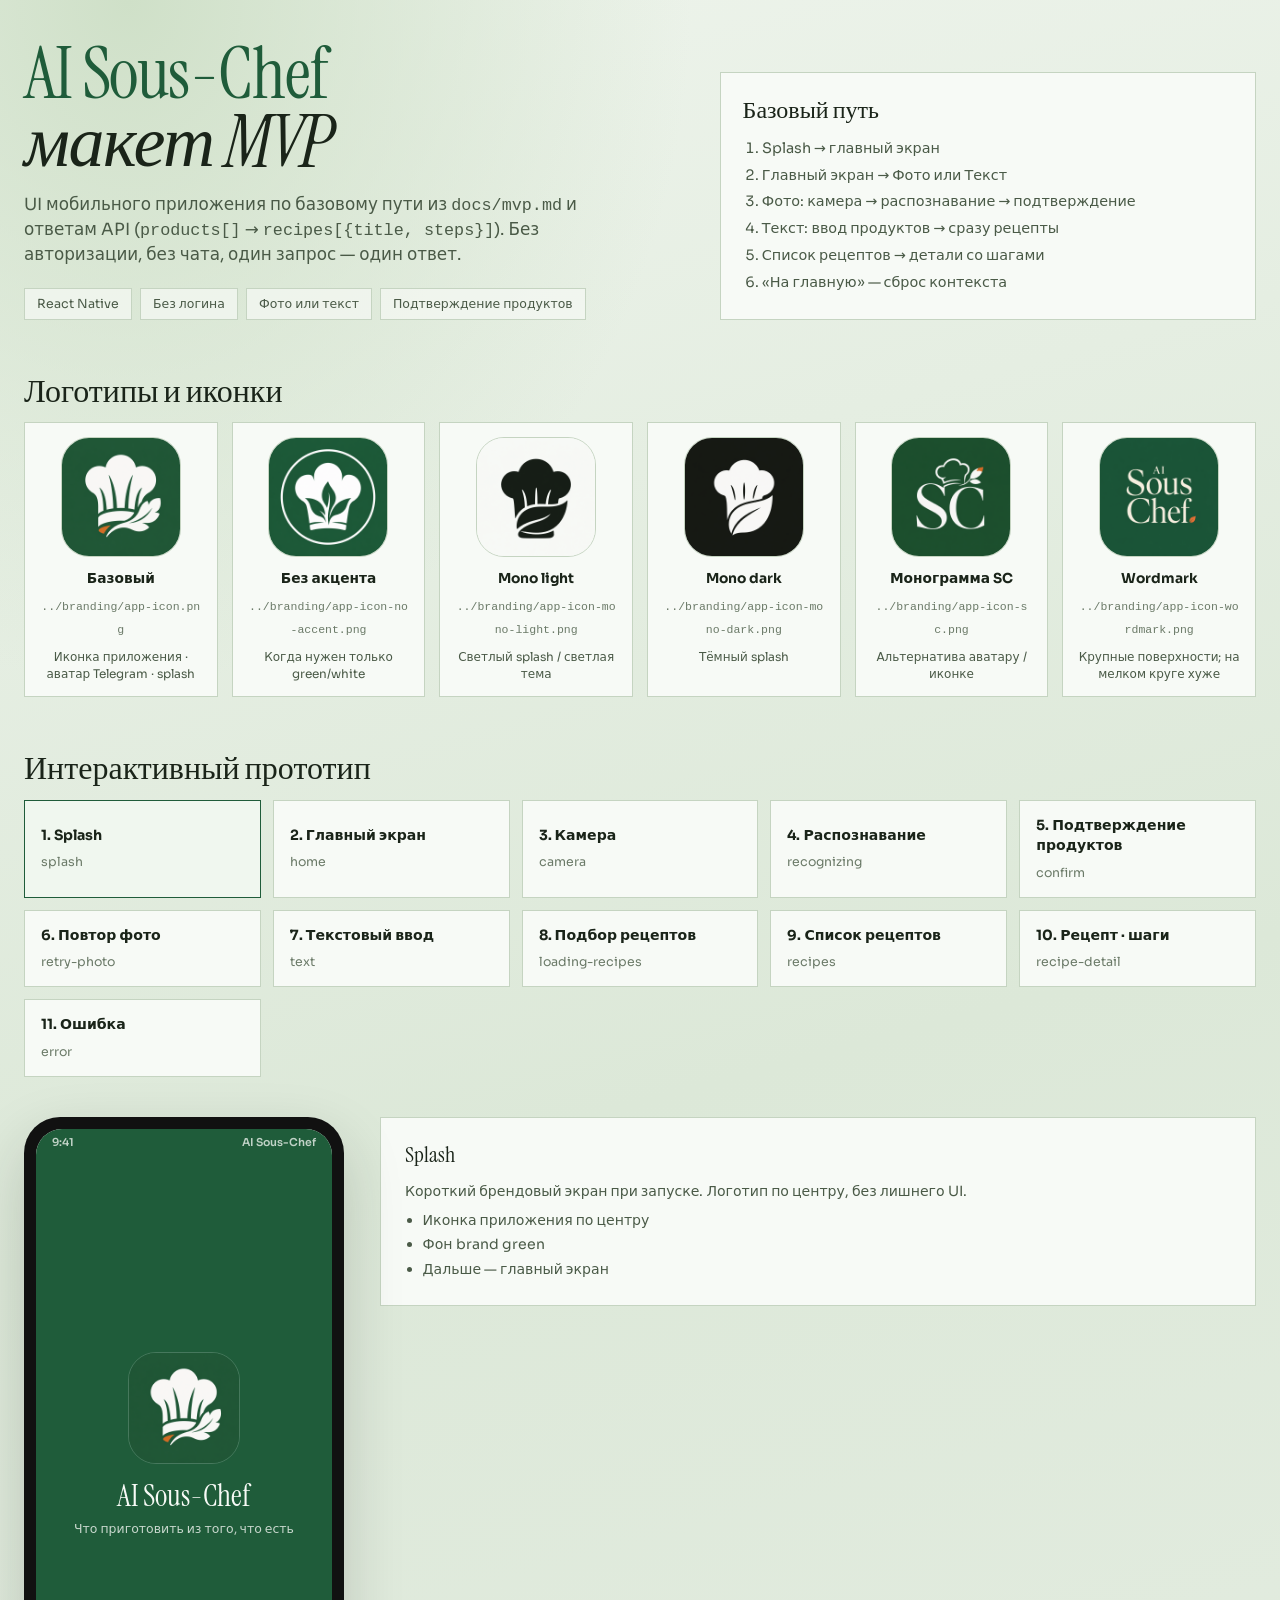
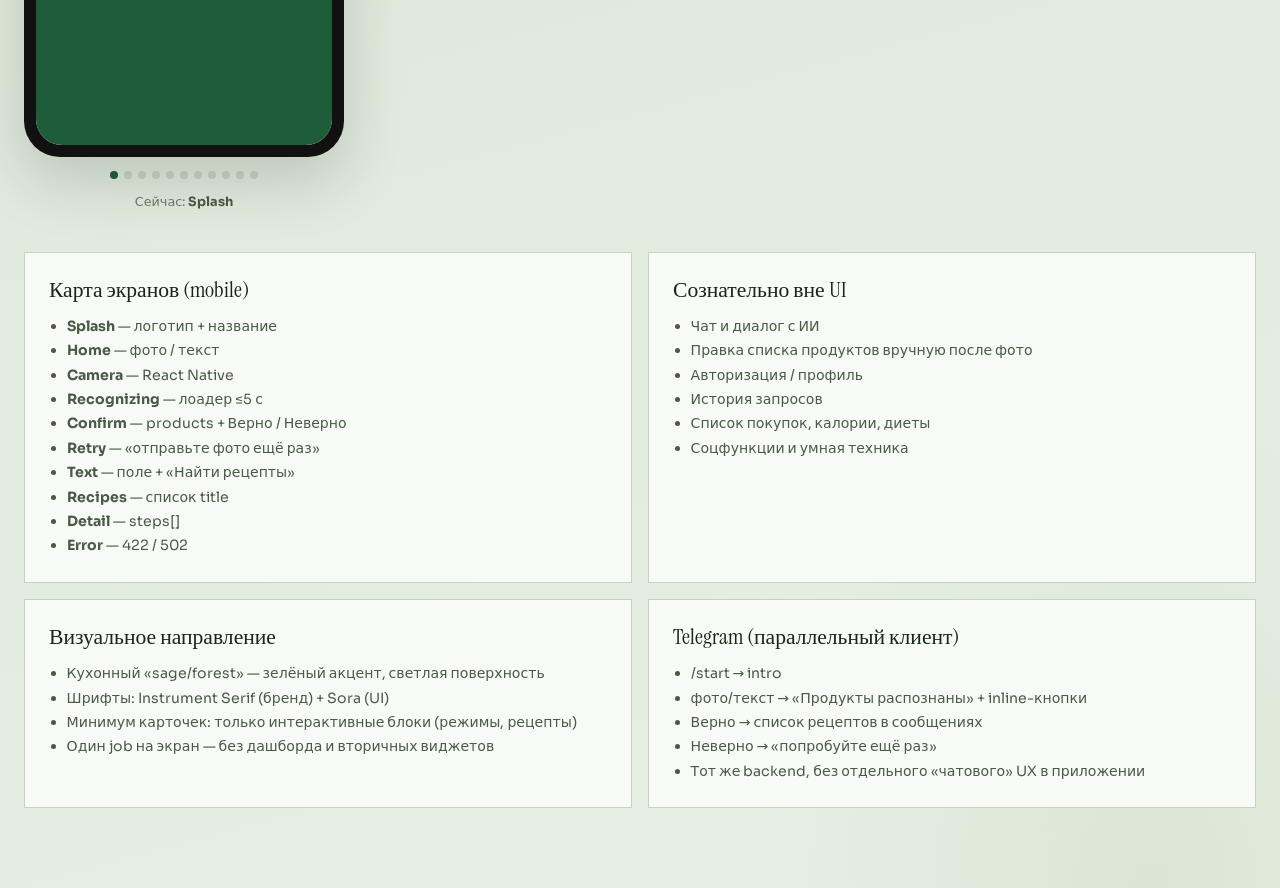
==== docs/ui-mockup/index.html @ b9a1dafe "add app mockup" ====
<!DOCTYPE html>
<html lang="ru">
<head>
  <meta charset="UTF-8" />
  <meta name="viewport" content="width=device-width, initial-scale=1.0" />
  <title>AI Sous-Chef — UI-макет MVP</title>
  <link rel="icon" href="../branding/app-icon.png" type="image/png" />
  <link rel="apple-touch-icon" href="../branding/app-icon.png" />
  <link rel="preconnect" href="https://fonts.googleapis.com" />
  <link rel="preconnect" href="https://fonts.gstatic.com" crossorigin />
  <link href="https://fonts.googleapis.com/css2?family=Instrument+Serif:ital@0;1&family=Sora:wght@400;500;600;700&display=swap" rel="stylesheet" />
  <style>
    :root {
      --bg: #e8efe6;
      --bg-deep: #d4e0d1;
      --ink: #1a2419;
      --ink-soft: #4a5a47;
      --muted: #6b7a68;
      --surface: #f7faf6;
      --surface-2: #eef4ec;
      --line: #c5d4c1;
      --brand: #1f5c3a;
      --brand-hover: #174a2e;
      --accent: #c45c26;
      --danger: #8b2e2e;
      --ok: #1f5c3a;
      --shadow: 0 24px 60px rgba(26, 36, 25, 0.18);
      --radius: 18px;
      --phone-w: 320px;
      --phone-h: 640px;
    }

    * { box-sizing: border-box; margin: 0; padding: 0; }

    body {
      font-family: "Sora", system-ui, sans-serif;
      color: var(--ink);
      background:
        radial-gradient(ellipse 80% 50% at 10% 0%, #cfe0c8 0%, transparent 55%),
        radial-gradient(ellipse 60% 40% at 90% 100%, #d9e6d4 0%, transparent 50%),
        linear-gradient(165deg, #eef4ec 0%, #dce8d8 45%, #e8efe6 100%);
      min-height: 100vh;
      line-height: 1.45;
    }

    .page {
      max-width: 1280px;
      margin: 0 auto;
      padding: 40px 24px 80px;
    }

    .hero {
      display: grid;
      grid-template-columns: 1.1fr 0.9fr;
      gap: 40px;
      align-items: end;
      margin-bottom: 48px;
    }

    @media (max-width: 900px) {
      .hero { grid-template-columns: 1fr; }
    }

    .brand {
      font-family: "Instrument Serif", Georgia, serif;
      font-size: clamp(2.8rem, 6vw, 4.5rem);
      letter-spacing: -0.02em;
      line-height: 0.95;
      color: var(--brand);
    }

    .brand em {
      font-style: italic;
      color: var(--ink);
    }

    .lede {
      margin-top: 16px;
      max-width: 36rem;
      color: var(--ink-soft);
      font-size: 1.05rem;
    }

    .meta {
      margin-top: 20px;
      display: flex;
      flex-wrap: wrap;
      gap: 8px;
    }

    .chip {
      display: inline-flex;
      align-items: center;
      gap: 6px;
      padding: 6px 12px;
      border: 1px solid var(--line);
      background: rgba(247, 250, 246, 0.7);
      font-size: 0.78rem;
      color: var(--ink-soft);
    }

    .legend {
      background: var(--surface);
      border: 1px solid var(--line);
      padding: 20px 22px;
    }

    .legend h2 {
      font-family: "Instrument Serif", Georgia, serif;
      font-size: 1.5rem;
      font-weight: 400;
      margin-bottom: 10px;
    }

    .legend ol {
      padding-left: 1.2rem;
      color: var(--ink-soft);
      font-size: 0.9rem;
    }

    .legend li { margin: 6px 0; }
    .legend code {
      font-size: 0.82em;
      background: var(--surface-2);
      padding: 1px 5px;
    }

    .section-title {
      font-family: "Instrument Serif", Georgia, serif;
      font-size: 2rem;
      font-weight: 400;
      margin: 48px 0 8px;
    }

    .section-note {
      color: var(--muted);
      font-size: 0.92rem;
      margin-bottom: 24px;
      max-width: 40rem;
    }

    .flow-map {
      display: grid;
      grid-template-columns: repeat(auto-fit, minmax(200px, 1fr));
      gap: 12px;
      margin-bottom: 40px;
    }

    .flow-card {
      background: var(--surface);
      border: 1px solid var(--line);
      padding: 14px 16px;
      cursor: pointer;
      transition: border-color 0.15s, background 0.15s;
      text-align: left;
      font: inherit;
      color: inherit;
      width: 100%;
    }

    .flow-card:hover,
    .flow-card.active {
      border-color: var(--brand);
      background: #f0f7ef;
    }

    .flow-card strong {
      display: block;
      font-size: 0.88rem;
      margin-bottom: 4px;
    }

    .flow-card span {
      font-size: 0.78rem;
      color: var(--muted);
    }

    .prototype {
      display: grid;
      grid-template-columns: auto 1fr;
      gap: 36px;
      align-items: start;
    }

    @media (max-width: 860px) {
      .prototype { grid-template-columns: 1fr; justify-items: center; }
    }

    .phone {
      width: var(--phone-w);
      height: var(--phone-h);
      background: #111;
      border-radius: 36px;
      padding: 12px;
      box-shadow: var(--shadow);
      position: sticky;
      top: 24px;
    }

    .phone-inner {
      width: 100%;
      height: 100%;
      background: var(--surface);
      border-radius: 26px;
      overflow: hidden;
      position: relative;
      display: flex;
      flex-direction: column;
    }

    .status-bar {
      height: 28px;
      display: flex;
      align-items: center;
      justify-content: space-between;
      padding: 0 16px;
      font-size: 0.68rem;
      font-weight: 600;
      color: var(--ink-soft);
      flex-shrink: 0;
    }

    .screen {
      display: none;
      flex: 1;
      flex-direction: column;
      min-height: 0;
      padding: 8px 18px 20px;
    }

    .screen.active { display: flex; }

    .app-header {
      margin-bottom: 18px;
      display: flex;
      align-items: center;
      gap: 12px;
    }

    .app-header .app-logo {
      width: 44px;
      height: 44px;
      border-radius: 12px;
      object-fit: cover;
      flex-shrink: 0;
      border: 1px solid var(--line);
    }

    .app-header .mark-wrap { min-width: 0; }

    .app-header .mark {
      font-family: "Instrument Serif", Georgia, serif;
      font-size: 1.55rem;
      color: var(--brand);
      line-height: 1;
    }

    .app-header .sub {
      margin-top: 6px;
      font-size: 0.8rem;
      color: var(--muted);
    }

    .headline {
      font-family: "Instrument Serif", Georgia, serif;
      font-size: 1.65rem;
      font-weight: 400;
      line-height: 1.15;
      margin-bottom: 8px;
    }

    .hint {
      font-size: 0.82rem;
      color: var(--ink-soft);
      margin-bottom: 18px;
    }

    .actions {
      display: flex;
      flex-direction: column;
      gap: 12px;
      margin-top: auto;
    }

    .mode-btn {
      display: block;
      width: 100%;
      text-align: left;
      border: 1px solid var(--line);
      background: var(--surface-2);
      padding: 16px;
      cursor: pointer;
      font: inherit;
      color: inherit;
      transition: border-color 0.15s, background 0.15s;
    }

    .mode-btn:hover { border-color: var(--brand); background: #e4efe1; }

    .mode-btn .label {
      font-weight: 600;
      font-size: 0.95rem;
      margin-bottom: 4px;
    }

    .mode-btn .desc {
      font-size: 0.75rem;
      color: var(--muted);
    }

    .btn {
      appearance: none;
      border: none;
      font: inherit;
      font-weight: 600;
      font-size: 0.88rem;
      padding: 14px 16px;
      cursor: pointer;
      width: 100%;
      transition: background 0.15s, color 0.15s, opacity 0.15s;
    }

    .btn:disabled { opacity: 0.45; cursor: not-allowed; }

    .btn-primary {
      background: var(--brand);
      color: #f7faf6;
    }

    .btn-primary:hover:not(:disabled) { background: var(--brand-hover); }

    .btn-ghost {
      background: transparent;
      color: var(--ink-soft);
      border: 1px solid var(--line);
    }

    .btn-danger {
      background: transparent;
      color: var(--danger);
      border: 1px solid #e0b4b4;
    }

    .btn-row {
      display: grid;
      grid-template-columns: 1fr 1fr;
      gap: 10px;
    }

    .camera-view {
      flex: 1;
      min-height: 0;
      background:
        linear-gradient(180deg, rgba(26,36,25,0.15), rgba(26,36,25,0.45)),
        url("data:image/svg+xml,%3Csvg xmlns='http://www.w3.org/2000/svg' width='280' height='360' viewBox='0 0 280 360'%3E%3Crect fill='%23c8d6c0' width='280' height='360'/%3E%3Cellipse cx='70' cy='220' rx='40' ry='28' fill='%23c45c26'/%3E%3Cellipse cx='130' cy='200' rx='36' ry='30' fill='%23e8b84a'/%3E%3Cellipse cx='190' cy='230' rx='34' ry='26' fill='%237a9e4a'/%3E%3Ccircle cx='100' cy='160' r='22' fill='%23f2f2e8'/%3E%3Ccircle cx='160' cy='155' r='18' fill='%23f0ece0'/%3E%3Crect x='40' y='260' width='90' height='40' rx='8' fill='%23a67c52'/%3E%3C/svg%3E") center/cover;
      border: 1px solid var(--line);
      position: relative;
      margin-bottom: 14px;
    }

    .camera-view .frame {
      position: absolute;
      inset: 18px;
      border: 1.5px solid rgba(247, 250, 246, 0.85);
      pointer-events: none;
    }

    .camera-view .cap {
      position: absolute;
      left: 14px;
      bottom: 14px;
      color: #f7faf6;
      font-size: 0.72rem;
      background: rgba(26, 36, 25, 0.55);
      padding: 6px 10px;
    }

    .shutter {
      width: 64px;
      height: 64px;
      border-radius: 50%;
      border: 3px solid var(--brand);
      background: var(--surface);
      margin: 0 auto 8px;
      cursor: pointer;
      display: grid;
      place-items: center;
    }

    .shutter span {
      width: 48px;
      height: 48px;
      border-radius: 50%;
      background: var(--brand);
      display: block;
    }

    .loading {
      flex: 1;
      display: flex;
      flex-direction: column;
      align-items: center;
      justify-content: center;
      text-align: center;
      gap: 14px;
      color: var(--ink-soft);
    }

    .spinner {
      width: 36px;
      height: 36px;
      border: 3px solid var(--line);
      border-top-color: var(--brand);
      border-radius: 50%;
      animation: spin 0.8s linear infinite;
    }

    @keyframes spin { to { transform: rotate(360deg); } }

    .product-list {
      list-style: none;
      display: flex;
      flex-wrap: wrap;
      gap: 8px;
      margin: 8px 0 20px;
    }

    .product-list li {
      background: var(--surface-2);
      border: 1px solid var(--line);
      padding: 8px 12px;
      font-size: 0.84rem;
      font-weight: 500;
    }

    .conf {
      font-size: 0.75rem;
      color: var(--muted);
      margin-bottom: 16px;
    }

    .field {
      width: 100%;
      min-height: 110px;
      border: 1px solid var(--line);
      background: #fff;
      padding: 12px 14px;
      font: inherit;
      font-size: 0.9rem;
      color: var(--ink);
      resize: none;
      margin-bottom: 12px;
    }

    .field:focus {
      outline: 2px solid rgba(31, 92, 58, 0.35);
      border-color: var(--brand);
    }

    .field::placeholder { color: #9aa894; }

    .recipe-list {
      list-style: none;
      display: flex;
      flex-direction: column;
      gap: 10px;
      overflow: auto;
      flex: 1;
      min-height: 0;
      margin-bottom: 12px;
      padding-right: 2px;
    }

    .recipe-item {
      width: 100%;
      text-align: left;
      border: 1px solid var(--line);
      background: #fff;
      padding: 14px;
      cursor: pointer;
      font: inherit;
      color: inherit;
    }

    .recipe-item:hover { border-color: var(--brand); }

    .recipe-item .title {
      font-weight: 600;
      font-size: 0.92rem;
      margin-bottom: 4px;
    }

    .recipe-item .meta-line {
      font-size: 0.74rem;
      color: var(--muted);
    }

    .steps {
      list-style: none;
      counter-reset: step;
      overflow: auto;
      flex: 1;
      min-height: 0;
      margin: 8px 0 14px;
      display: flex;
      flex-direction: column;
      gap: 10px;
    }

    .steps li {
      counter-increment: step;
      display: grid;
      grid-template-columns: 28px 1fr;
      gap: 10px;
      font-size: 0.86rem;
      color: var(--ink-soft);
    }

    .steps li::before {
      content: counter(step);
      width: 28px;
      height: 28px;
      border-radius: 50%;
      background: var(--brand);
      color: #f7faf6;
      font-size: 0.75rem;
      font-weight: 600;
      display: grid;
      place-items: center;
    }

    .banner {
      background: #f4e8e6;
      border: 1px solid #e0b4b4;
      color: var(--danger);
      padding: 12px 14px;
      font-size: 0.84rem;
      margin-bottom: 16px;
    }

    .banner.ok {
      background: #e6f0e8;
      border-color: #a8c4ae;
      color: var(--ok);
    }

    .back {
      appearance: none;
      border: none;
      background: none;
      color: var(--muted);
      font: inherit;
      font-size: 0.78rem;
      cursor: pointer;
      margin-bottom: 10px;
      padding: 0;
      text-align: left;
    }

    .back:hover { color: var(--brand); }

    .panel {
      background: var(--surface);
      border: 1px solid var(--line);
      padding: 22px 24px;
    }

    .panel h3 {
      font-family: "Instrument Serif", Georgia, serif;
      font-size: 1.35rem;
      font-weight: 400;
      margin-bottom: 10px;
    }

    .panel p, .panel li {
      font-size: 0.88rem;
      color: var(--ink-soft);
    }

    .panel ul {
      padding-left: 1.1rem;
      margin: 8px 0 0;
    }

    .panel li { margin: 4px 0; }

    .specs {
      display: grid;
      grid-template-columns: 1fr 1fr;
      gap: 16px;
      margin-top: 40px;
    }

    @media (max-width: 700px) {
      .specs { grid-template-columns: 1fr; }
    }

    .nav-dots {
      display: flex;
      gap: 6px;
      justify-content: center;
      margin-top: 14px;
    }

    .nav-dots button {
      width: 8px;
      height: 8px;
      border-radius: 50%;
      border: none;
      background: var(--line);
      cursor: pointer;
      padding: 0;
    }

    .nav-dots button.active { background: var(--brand); }

    .screen-label {
      text-align: center;
      margin-top: 14px;
      font-size: 0.8rem;
      color: var(--muted);
    }

    .screen-label strong { color: var(--ink-soft); }

    .phone-inner.is-splash .status-bar {
      background: var(--brand);
      color: rgba(247, 250, 246, 0.75);
    }

    .screen[data-screen="splash"] {
      padding: 0;
    }

    .screen-splash {
      background: var(--brand);
      color: #f7faf6;
      align-items: center;
      justify-content: center;
      text-align: center;
      padding: 24px 28px 36px;
      flex: 1;
      display: flex;
      flex-direction: column;
    }

    .screen-splash .splash-logo {
      width: 112px;
      height: 112px;
      border-radius: 28px;
      object-fit: cover;
      display: block;
      margin: 0 auto 18px;
      border: 1px solid rgba(247, 250, 246, 0.18);
    }

    .screen-splash .splash-title {
      font-family: "Instrument Serif", Georgia, serif;
      font-size: 1.85rem;
      line-height: 1;
      margin-bottom: 8px;
    }

    .screen-splash .splash-sub {
      font-size: 0.78rem;
      opacity: 0.78;
      max-width: 14rem;
      margin: 0 auto;
    }

    .app-header .mark-wrap { min-width: 0; }

    .logo-gallery {
      display: grid;
      grid-template-columns: repeat(auto-fit, minmax(180px, 1fr));
      gap: 14px;
      margin-bottom: 40px;
    }

    .logo-card {
      background: var(--surface);
      border: 1px solid var(--line);
      padding: 14px;
      text-align: center;
    }

    .logo-card img {
      width: 120px;
      height: 120px;
      object-fit: cover;
      border-radius: 28px;
      display: block;
      margin: 0 auto 12px;
      border: 1px solid var(--line);
      background: #fff;
    }

    .logo-card img.preview-dark {
      background: #1a2419;
      border-color: #1a2419;
    }

    .logo-card strong {
      display: block;
      font-size: 0.86rem;
      margin-bottom: 4px;
    }

    .logo-card span,
    .logo-card code {
      font-size: 0.72rem;
      color: var(--muted);
      word-break: break-all;
    }

    .logo-card .uses {
      margin-top: 8px;
      font-size: 0.75rem;
      color: var(--ink-soft);
    }
  </style>
</head>
<body>
  <div class="page">
    <header class="hero">
      <div>
        <div class="brand">AI Sous-Chef<br /><em>макет MVP</em></div>
        <p class="lede">
          UI мобильного приложения по базовому пути из
          <code>docs/mvp.md</code> и ответам API
          (<code>products[]</code> → <code>recipes[{title, steps}]</code>).
          Без авторизации, без чата, один запрос — один ответ.
        </p>
        <div class="meta">
          <span class="chip">React Native</span>
          <span class="chip">Без логина</span>
          <span class="chip">Фото или текст</span>
          <span class="chip">Подтверждение продуктов</span>
        </div>
      </div>
      <aside class="legend">
        <h2>Базовый путь</h2>
        <ol>
          <li>Splash → главный экран</li>
          <li>Главный экран → Фото или Текст</li>
          <li>Фото: камера → распознавание → подтверждение</li>
          <li>Текст: ввод продуктов → сразу рецепты</li>
          <li>Список рецептов → детали со шагами</li>
          <li>«На главную» — сброс контекста</li>
        </ol>
      </aside>
    </header>

    <h2 class="section-title">Логотипы и иконки</h2>
    <div class="logo-gallery">
      <figure class="logo-card">
        <img src="../branding/app-icon.png" alt="Базовый логотип AI Sous-Chef" width="120" height="120" />
        <strong>Базовый</strong>
        <code>../branding/app-icon.png</code>
        <p class="uses">Иконка приложения · аватар Telegram · splash</p>
      </figure>
      <figure class="logo-card">
        <img src="../branding/app-icon-no-accent.png" alt="Логотип без акцента" width="120" height="120" />
        <strong>Без акцента</strong>
        <code>../branding/app-icon-no-accent.png</code>
        <p class="uses">Когда нужен только green/white</p>
      </figure>
      <figure class="logo-card">
        <img src="../branding/app-icon-mono-light.png" alt="Светлый монохром" width="120" height="120" />
        <strong>Mono light</strong>
        <code>../branding/app-icon-mono-light.png</code>
        <p class="uses">Светлый splash / светлая тема</p>
      </figure>
      <figure class="logo-card">
        <img src="../branding/app-icon-mono-dark.png" alt="Тёмный монохром" width="120" height="120" />
        <strong>Mono dark</strong>
        <code>../branding/app-icon-mono-dark.png</code>
        <p class="uses">Тёмный splash</p>
      </figure>
      <figure class="logo-card">
        <img src="../branding/app-icon-sc.png" alt="Монограмма SC" width="120" height="120" />
        <strong>Монограмма SC</strong>
        <code>../branding/app-icon-sc.png</code>
        <p class="uses">Альтернатива аватару / иконке</p>
      </figure>
      <figure class="logo-card">
        <img src="../branding/app-icon-wordmark.png" alt="Вордмарк Sous Chef" width="120" height="120" />
        <strong>Wordmark</strong>
        <code>../branding/app-icon-wordmark.png</code>
        <p class="uses">Крупные поверхности; на мелком круге хуже</p>
      </figure>
    </div>

    <h2 class="section-title">Интерактивный прототип</h2>

    <div class="flow-map" id="flow-map"></div>

    <div class="prototype">
      <div>
        <div class="phone" aria-label="Макет телефона">
          <div class="phone-inner is-splash" id="phone-inner">
            <div class="status-bar"><span>9:41</span><span>AI Sous-Chef</span></div>

            <!-- 0. Splash -->
            <section class="screen active" data-screen="splash">
              <div class="screen-splash">
                <img class="splash-logo" src="../branding/app-icon.png" alt="" width="112" height="112" />
                <div class="splash-title">AI Sous-Chef</div>
                <p class="splash-sub">Что приготовить из того, что есть</p>
              </div>
            </section>

            <!-- 1. Home -->
            <section class="screen" data-screen="home">
              <div class="app-header">
                <img class="app-logo" src="../branding/app-icon.png" alt="" width="44" height="44" />
                <div class="mark-wrap">
                  <div class="mark">AI Sous-Chef</div>
                  <div class="sub">Что приготовить из того, что есть?</div>
                </div>
              </div>
              <h1 class="headline">Выберите способ</h1>
              <p class="hint">Без регистрации. Один запрос — один набор рецептов. История не сохраняется.</p>
              <div class="actions">
                <button class="mode-btn" data-go="camera">
                  <div class="label">Фото продуктов</div>
                  <div class="desc">Снимите продукты на столе или в холодильнике. Мы распознаем их и предложим рецепты.</div>
                </button>
                <button class="mode-btn" data-go="text">
                  <div class="label">Список текстом</div>
                  <div class="desc">Напишите ингредиенты через запятую — сразу подберём блюда.</div>
                </button>
              </div>
            </section>

            <!-- 2. Camera -->
            <section class="screen" data-screen="camera">
              <button class="back" data-go="home">← На главную</button>
              <h1 class="headline">Сфотографируйте продукты</h1>
              <p class="hint">Держите кадр ровно, при хорошем свете. В кадре — только еда.</p>
              <div class="camera-view">
                <div class="frame"></div>
                <div class="cap">Камера React Native</div>
              </div>
              <button class="shutter" data-go="recognizing" aria-label="Сделать фото"><span></span></button>
            </section>

            <!-- 3. Recognizing -->
            <section class="screen" data-screen="recognizing">
              <div class="loading">
                <div class="spinner" aria-hidden="true"></div>
                <div>
                  <strong style="color:var(--ink);display:block;margin-bottom:4px">Распознаём продукты</strong>
                  Обычно до 5 секунд · <code>POST /api/recognize</code>
                </div>
                <button class="btn btn-primary" data-go="confirm" style="margin-top:8px;width:auto;min-width:180px">Показать результат</button>
              </div>
            </section>

            <!-- 4. Confirm -->
            <section class="screen" data-screen="confirm">
              <button class="back" data-go="home">← На главную</button>
              <h1 class="headline">Продукты распознаны</h1>
              <p class="hint">Проверьте список. Поле ввода скрыто — только подтверждение.</p>
              <ul class="product-list">
                <li>яйца</li>
                <li>молоко</li>
                <li>сыр</li>
                <li>зелень</li>
              </ul>
              <p class="conf">confidence ≈ 0.85</p>
              <div class="actions">
                <div class="btn-row">
                  <button class="btn btn-primary" data-go="loading-recipes">Верно</button>
                  <button class="btn btn-danger" data-go="retry-photo">Неверно</button>
                </div>
              </div>
            </section>

            <!-- 5. Retry photo -->
            <section class="screen" data-screen="retry-photo">
              <div class="banner">Не удалось подтвердить список. Попробуйте отправить фото ещё раз.</div>
              <h1 class="headline">Повторить снимок?</h1>
              <p class="hint">По mvp.md после «Неверно» — новый снимок, без правки списка вручную.</p>
              <div class="actions">
                <button class="btn btn-primary" data-go="camera">Сделать фото снова</button>
                <button class="btn btn-ghost" data-go="home">На главную</button>
              </div>
            </section>

            <!-- 6. Text input -->
            <section class="screen" data-screen="text">
              <button class="back" data-go="home">← На главную</button>
              <h1 class="headline">Что есть на кухне?</h1>
              <p class="hint">По mvp.md текст идёт сразу в подбор рецептов — отдельный шаг подтверждения не нужен.</p>
              <textarea class="field" id="products-input" placeholder="например: курица, рис, лук">курица, рис, лук</textarea>
              <div class="actions">
                <button class="btn btn-primary" data-go="loading-recipes">Найти рецепты</button>
              </div>
            </section>

            <!-- 7. Loading recipes -->
            <section class="screen" data-screen="loading-recipes">
              <div class="loading">
                <div class="spinner" aria-hidden="true"></div>
                <div>
                  <strong style="color:var(--ink);display:block;margin-bottom:4px">Подбираем рецепты</strong>
                  <code>POST /api/recipes</code> · products[]
                </div>
                <button class="btn btn-primary" data-go="recipes" style="margin-top:8px;width:auto;min-width:180px">Показать рецепты</button>
              </div>
            </section>

            <!-- 8. Recipes list -->
            <section class="screen" data-screen="recipes">
              <button class="back" data-go="home">← На главную</button>
              <h1 class="headline">Варианты блюд</h1>
              <p class="hint">Выберите рецепт, чтобы открыть пошаговую инструкцию.</p>
              <ul class="recipe-list">
                <li>
                  <button class="recipe-item" data-go="recipe-detail" data-recipe="0">
                    <div class="title">Яичница</div>
                    <div class="meta-line">3 шага</div>
                  </button>
                </li>
                <li>
                  <button class="recipe-item" data-go="recipe-detail" data-recipe="1">
                    <div class="title">Яичница с сыром</div>
                    <div class="meta-line">4 шага</div>
                  </button>
                </li>
              </ul>
              <button class="btn btn-ghost" data-go="home">На главную</button>
            </section>

            <!-- 9. Recipe detail -->
            <section class="screen" data-screen="recipe-detail">
              <button class="back" data-go="recipes">← К списку</button>
              <h1 class="headline" id="recipe-title">Яичница с сыром</h1>
              <p class="hint">Пошаговое приготовление. Без чата и уточнений в MVP.</p>
              <ol class="steps" id="recipe-steps">
                <li>Разбить яйца</li>
                <li>Добавить молоко</li>
                <li>Добавить сыр</li>
                <li>Разогреть на сковороде</li>
              </ol>
              <div class="actions">
                <button class="btn btn-ghost" data-go="home">На главную</button>
              </div>
            </section>

            <!-- 10. Error -->
            <section class="screen" data-screen="error">
              <div class="banner">Сервис временно недоступен (502 ai_service_error).</div>
              <h1 class="headline">Не получилось</h1>
              <p class="hint">CV/LLM недоступны или продукты не найдены (422). Предложите повторить запрос.</p>
              <div class="actions">
                <button class="btn btn-primary" data-go="home">На главную</button>
              </div>
            </section>
          </div>
        </div>
        <div class="nav-dots" id="nav-dots"></div>
        <p class="screen-label">Сейчас: <strong id="screen-name">Splash</strong></p>
      </div>

      <div class="panel" id="spec-panel">
        <h3>Splash</h3>
        <p>Короткий брендовый экран при запуске. Логотип по центру, без лишнего UI.</p>
        <ul>
          <li>Иконка приложения по центру</li>
          <li>Фон brand green</li>
          <li>Дальше — главный экран</li>
        </ul>
      </div>
    </div>

    <div class="specs">
      <div class="panel">
        <h3>Карта экранов (mobile)</h3>
        <ul>
          <li><strong>Splash</strong> — логотип + название</li>
          <li><strong>Home</strong> — фото / текст</li>
          <li><strong>Camera</strong> — React Native</li>
          <li><strong>Recognizing</strong> — лоадер ≤5 с</li>
          <li><strong>Confirm</strong> — products + Верно / Неверно</li>
          <li><strong>Retry</strong> — «отправьте фото ещё раз»</li>
          <li><strong>Text</strong> — поле + «Найти рецепты»</li>
          <li><strong>Recipes</strong> — список title</li>
          <li><strong>Detail</strong> — steps[]</li>
          <li><strong>Error</strong> — 422 / 502</li>
        </ul>
      </div>
      <div class="panel">
        <h3>Сознательно вне UI</h3>
        <ul>
          <li>Чат и диалог с ИИ</li>
          <li>Правка списка продуктов вручную после фото</li>
          <li>Авторизация / профиль</li>
          <li>История запросов</li>
          <li>Список покупок, калории, диеты</li>
          <li>Соцфункции и умная техника</li>
        </ul>
      </div>
      <div class="panel">
        <h3>Визуальное направление</h3>
        <ul>
          <li>Кухонный «sage/forest» — зелёный акцент, светлая поверхность</li>
          <li>Шрифты: Instrument Serif (бренд) + Sora (UI)</li>
          <li>Минимум карточек: только интерактивные блоки (режимы, рецепты)</li>
          <li>Один job на экран — без дашборда и вторичных виджетов</li>
        </ul>
      </div>
      <div class="panel">
        <h3>Telegram (параллельный клиент)</h3>
        <ul>
          <li>/start → intro</li>
          <li>фото/текст → «Продукты распознаны» + inline-кнопки</li>
          <li>Верно → список рецептов в сообщениях</li>
          <li>Неверно → «попробуйте ещё раз»</li>
          <li>Тот же backend, без отдельного «чатового» UX в приложении</li>
        </ul>
      </div>
    </div>
  </div>

  <script>
    const SCREENS = [
      { id: "splash", name: "Splash", blurb: "Короткий брендовый экран при запуске. Логотип по центру, без лишнего UI.", bullets: ["Иконка приложения по центру", "Фон brand green", "Дальше — главный экран"] },
      { id: "home", name: "Главный экран", blurb: "Точка входа без авторизации. Две равнозначные точки входа — фото и текст — с короткой инструкцией у каждой.", bullets: ["Нет таббара, нет профиля, нет истории", "Бренд — главный визуальный якорь", "После любого сценария — возврат сюда сбрасывает контекст"] },
      { id: "camera", name: "Камера", blurb: "Системная камера через React Native. После снимка — экран без поля ввода, сразу распознавание.", bullets: ["Превью кадра + шторка", "Подсказка по свету/кадру", "Шторка ведёт на Recognizing"] },
      { id: "recognizing", name: "Распознавание", blurb: "Ожидание ответа CV/LLM. По mvp.md — до 5 секунд. Затем Confirm.", bullets: ["POST /api/recognize { image }", "При ошибке → Error", "Дальше — экран подтверждения"] },
      { id: "confirm", name: "Подтверждение продуктов", blurb: "Показать products[] и две кнопки. Поле ввода скрыто, чтобы не путать с текстовым сценарием.", bullets: ["Верно → /api/recipes", "Неверно → Retry", "confidence можно показать мелко"] },
      { id: "retry-photo", name: "Повтор фото", blurb: "Сообщение из mvp.md: попробуйте отправить фото ещё раз. Без редактирования чипов.", bullets: ["Сделать фото снова", "Или На главную"] },
      { id: "text", name: "Текстовый ввод", blurb: "Экран с полем и «Найти рецепты». По mvp.md распознавание отдельно не запускается — сразу recipes.", bullets: ["Пример: курица, рис, лук", "Можно позже добавить confirm, если выровняете с ботом"] },
      { id: "loading-recipes", name: "Подбор рецептов", blurb: "Лоадер на POST /api/recipes. Затем список.", bullets: ["Тот же лоадер из фото и текста", "Дальше — список рецептов"] },
      { id: "recipes", name: "Список рецептов", blurb: "Список title из ответа API. Тап открывает шаги. Кнопка «На главную» обязательна.", bullets: ["Минимум метаданных: число шагов", "Без рейтингов и картинок в MVP"] },
      { id: "recipe-detail", name: "Рецепт · шаги", blurb: "Успех MVP: пошаговые инструкции. steps[] нумерованным списком.", bullets: ["Данные из api-design.md", "Без чата уточнений"] },
      { id: "error", name: "Ошибка", blurb: "Единый экран для 422 / 502 / сетевых сбоев с возвратом на Home.", bullets: ["Короткий текст причины", "Один CTA — На главную"] },
    ];

    const RECIPES = [
      { title: "Яичница", steps: ["Разбить яйца", "Добавить молоко", "Разогреть на сковороде"] },
      { title: "Яичница с сыром", steps: ["Разбить яйца", "Добавить молоко", "Добавить сыр", "Разогреть на сковороде"] },
    ];

    let current = "splash";

    const map = document.getElementById("flow-map");
    const dots = document.getElementById("nav-dots");
    const nameEl = document.getElementById("screen-name");
    const panel = document.getElementById("spec-panel");
    const phoneInner = document.getElementById("phone-inner");

    SCREENS.forEach((s, i) => {
      const btn = document.createElement("button");
      btn.className = "flow-card" + (i === 0 ? " active" : "");
      btn.dataset.go = s.id;
      btn.innerHTML = `<strong>${i + 1}. ${s.name}</strong><span>${s.id}</span>`;
      map.appendChild(btn);

      const dot = document.createElement("button");
      dot.dataset.go = s.id;
      if (i === 0) dot.classList.add("active");
      dots.appendChild(dot);
    });

    function show(id) {
      current = id;
      document.querySelectorAll(".screen").forEach((el) => {
        el.classList.toggle("active", el.dataset.screen === id);
      });
      document.querySelectorAll(".flow-card, .nav-dots button").forEach((el) => {
        el.classList.toggle("active", el.dataset.go === id);
      });
      phoneInner.classList.toggle("is-splash", id === "splash");
      const meta = SCREENS.find((s) => s.id === id);
      nameEl.textContent = meta ? meta.name : id;
      if (meta) {
        panel.innerHTML = `<h3>${meta.name}</h3><p>${meta.blurb}</p><ul>${meta.bullets.map((b) => `<li>${b}</li>`).join("")}</ul>`;
      }
    }

    document.body.addEventListener("click", (e) => {
      const go = e.target.closest("[data-go]");
      if (!go) return;
      const id = go.dataset.go;
      if (go.dataset.recipe !== undefined) {
        const r = RECIPES[Number(go.dataset.recipe)] || RECIPES[1];
        document.getElementById("recipe-title").textContent = r.title;
        document.getElementById("recipe-steps").innerHTML = r.steps.map((s) => `<li>${s}</li>`).join("");
      }
      show(id);
    });

    show("splash");
  </script>
</body>
</html>
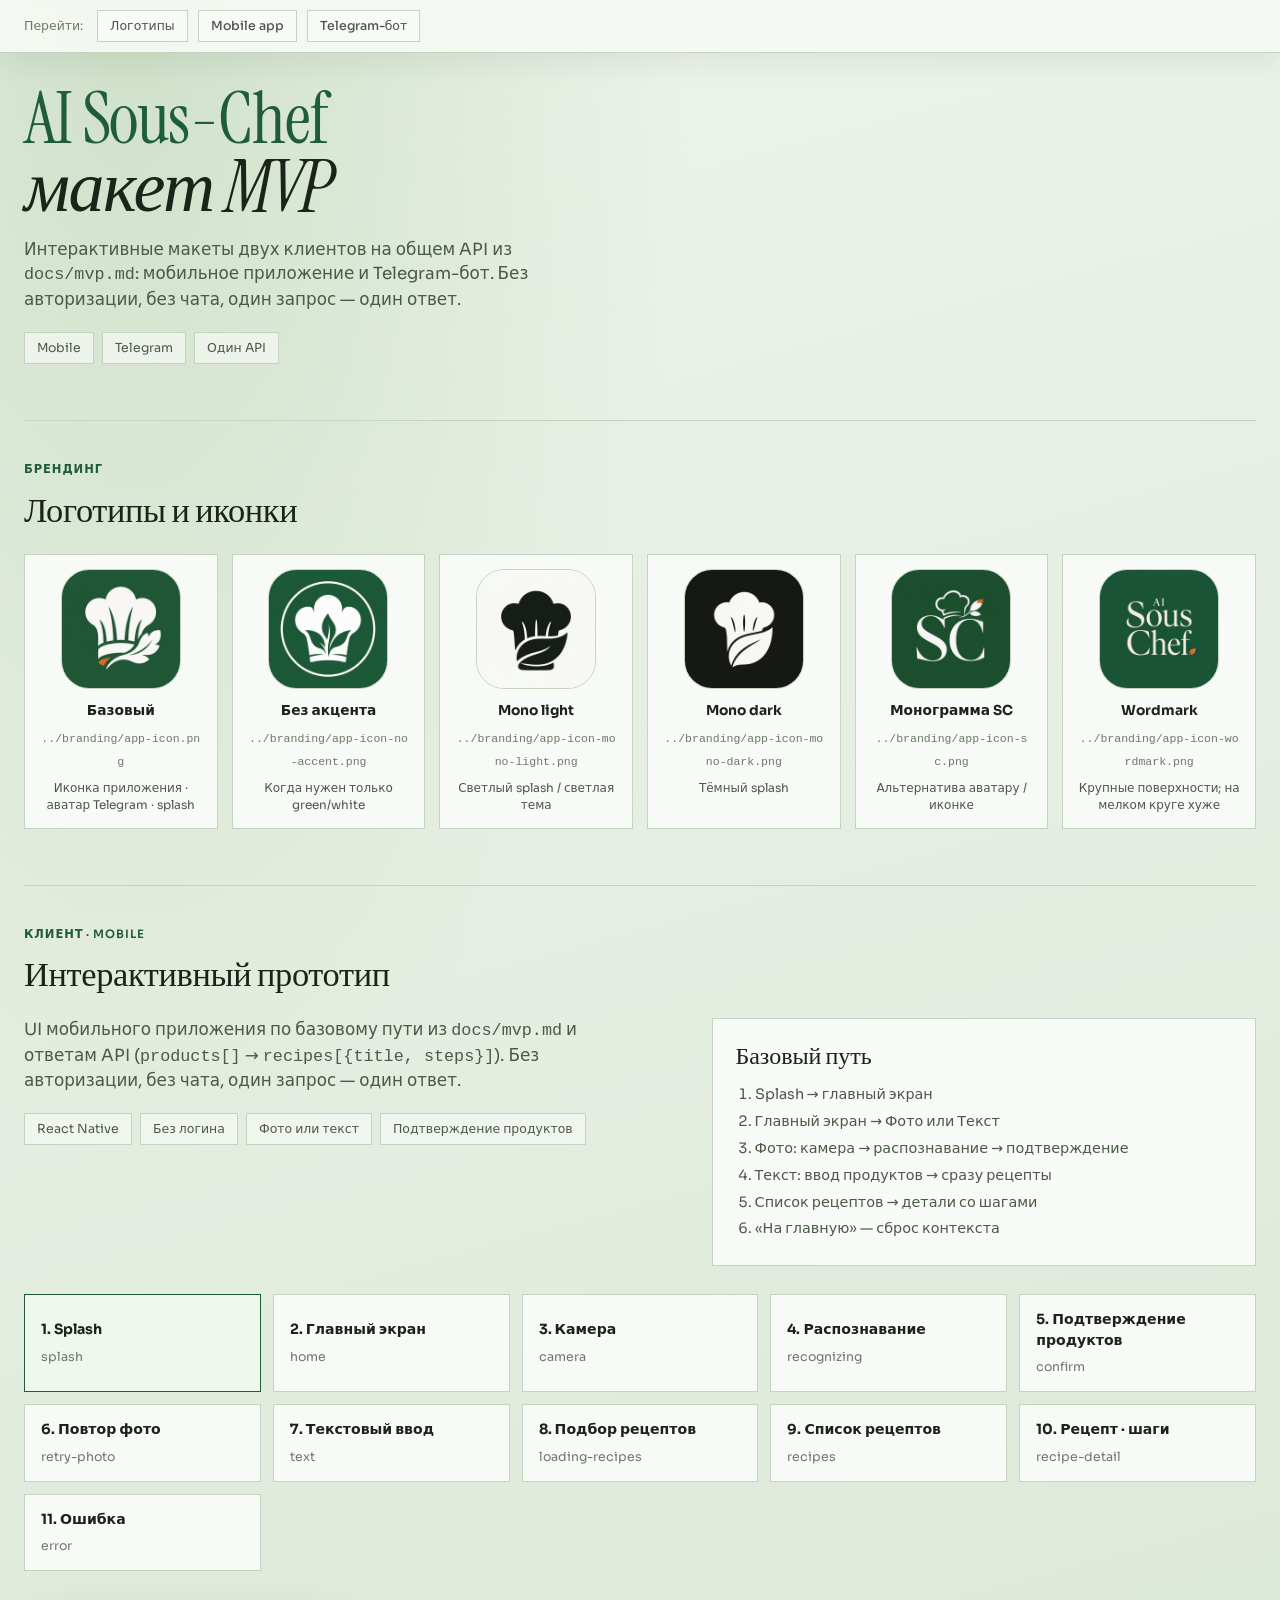
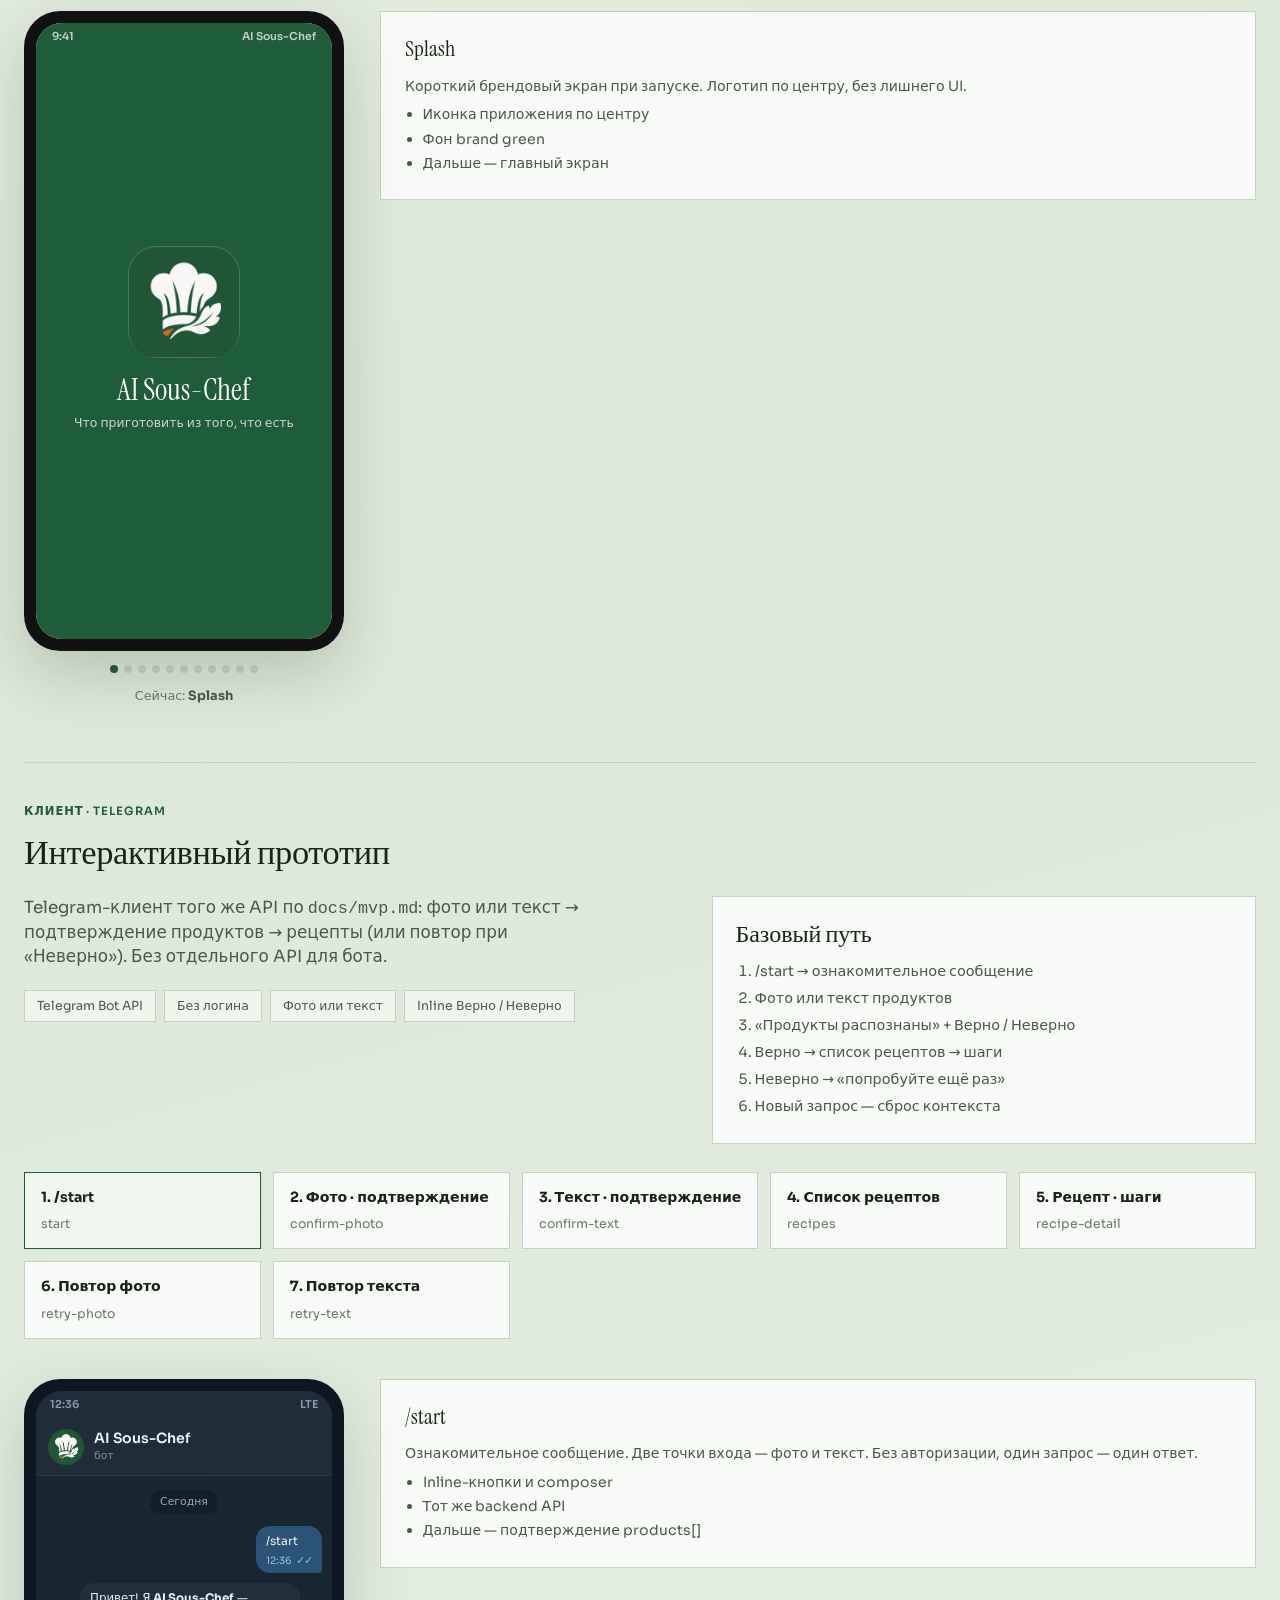
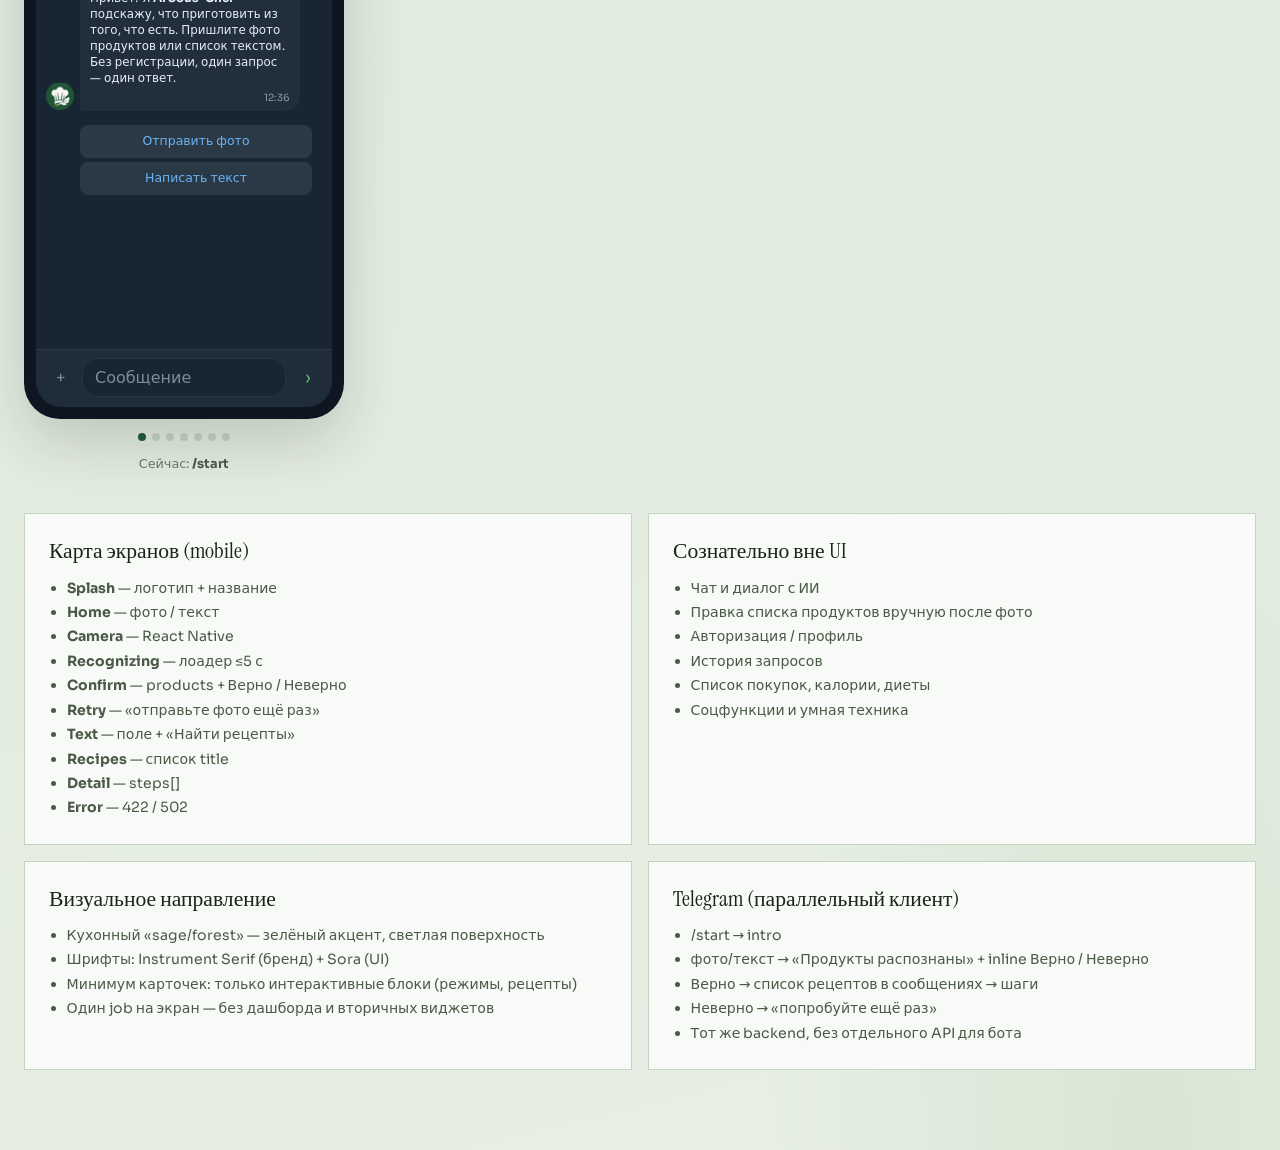
==== commit 52e34d43: "add tg mockup" ====
--- a/docs/ui-mockup/index.html
+++ b/docs/ui-mockup/index.html
@@ -46,7 +46,54 @@
     .page {
       max-width: 1280px;
       margin: 0 auto;
-      padding: 40px 24px 80px;
+      padding: 32px 24px 80px;
+    }
+
+    .jump-nav {
+      position: sticky;
+      top: 0;
+      z-index: 50;
+      width: 100%;
+      background: rgba(247, 250, 246, 0.9);
+      backdrop-filter: blur(12px);
+      -webkit-backdrop-filter: blur(12px);
+      border-bottom: 1px solid var(--line);
+      box-shadow: 0 10px 28px rgba(26, 36, 25, 0.07);
+    }
+
+    .jump-nav-inner {
+      max-width: 1280px;
+      margin: 0 auto;
+      padding: 10px 24px;
+      display: flex;
+      flex-wrap: wrap;
+      align-items: center;
+      gap: 8px 10px;
+    }
+
+    .jump-nav .label {
+      font-size: 0.78rem;
+      color: var(--muted);
+      margin-right: 4px;
+    }
+
+    .jump-nav a {
+      display: inline-flex;
+      align-items: center;
+      padding: 6px 12px;
+      border: 1px solid var(--line);
+      background: var(--surface);
+      color: var(--ink-soft);
+      text-decoration: none;
+      font-size: 0.78rem;
+      font-weight: 500;
+      transition: border-color 0.15s, background 0.15s, color 0.15s;
+    }
+
+    .jump-nav a:hover {
+      border-color: var(--brand);
+      background: #f0f7ef;
+      color: var(--brand);
     }
 
     .hero {
@@ -57,8 +104,30 @@
       margin-bottom: 48px;
     }
 
+    .hero.solo {
+      grid-template-columns: 1fr;
+      align-items: start;
+      max-width: 40rem;
+    }
+
     @media (max-width: 900px) {
       .hero { grid-template-columns: 1fr; }
+    }
+
+    .section-intro {
+      display: grid;
+      grid-template-columns: 1.1fr 0.9fr;
+      gap: 24px;
+      align-items: start;
+      margin-bottom: 28px;
+    }
+
+    @media (max-width: 900px) {
+      .section-intro { grid-template-columns: 1fr; }
+    }
+
+    .section-intro .lede {
+      margin-top: 0;
     }
 
     .brand {
@@ -127,9 +196,25 @@
 
     .section-title {
       font-family: "Instrument Serif", Georgia, serif;
-      font-size: 2rem;
+      font-size: clamp(1.75rem, 3vw, 2.15rem);
       font-weight: 400;
-      margin: 48px 0 8px;
+      margin: 56px 0 18px;
+      padding-top: 40px;
+      border-top: 1px solid var(--line);
+      color: var(--ink);
+      scroll-margin-top: 72px;
+      letter-spacing: -0.01em;
+    }
+
+    .section-title .section-kind {
+      display: block;
+      font-family: "Sora", system-ui, sans-serif;
+      font-size: 0.72rem;
+      font-weight: 600;
+      letter-spacing: 0.08em;
+      text-transform: uppercase;
+      color: var(--brand);
+      margin-bottom: 8px;
     }
 
     .section-note {
@@ -718,40 +803,437 @@
       font-size: 0.75rem;
       color: var(--ink-soft);
     }
+
+    .tg-phone {
+      width: var(--phone-w);
+      height: var(--phone-h);
+      background: #0e1621;
+      border-radius: 36px;
+      padding: 12px;
+      box-shadow: var(--shadow);
+      position: sticky;
+      top: 24px;
+    }
+
+    .tg-inner {
+      width: 100%;
+      height: 100%;
+      border-radius: 26px;
+      overflow: hidden;
+      display: flex;
+      flex-direction: column;
+      background:
+        radial-gradient(ellipse 70% 40% at 50% 0%, rgba(31, 92, 58, 0.18), transparent 60%),
+        #182533;
+      position: relative;
+    }
+
+    .tg-topbar {
+      height: 28px;
+      display: flex;
+      align-items: center;
+      justify-content: space-between;
+      padding: 0 14px;
+      font-size: 0.68rem;
+      font-weight: 600;
+      color: #8b9aab;
+      background: #1f2c3a;
+      flex-shrink: 0;
+      z-index: 2;
+    }
+
+    .tg-header {
+      display: flex;
+      align-items: center;
+      gap: 10px;
+      padding: 10px 12px;
+      background: #1f2c3a;
+      border-bottom: 1px solid rgba(255, 255, 255, 0.06);
+      flex-shrink: 0;
+      z-index: 2;
+    }
+
+    .tg-header img {
+      width: 36px;
+      height: 36px;
+      border-radius: 50%;
+      object-fit: cover;
+      flex-shrink: 0;
+    }
+
+    .tg-header .name {
+      font-size: 0.88rem;
+      font-weight: 600;
+      color: #f2f5f7;
+      line-height: 1.1;
+    }
+
+    .tg-header .status {
+      font-size: 0.68rem;
+      color: #7d8b9a;
+      margin-top: 2px;
+    }
+
+    .tg-screen {
+      display: none;
+      flex: 1;
+      flex-direction: column;
+      min-height: 0;
+    }
+
+    .tg-screen.active { display: flex; }
+
+    .tg-chat {
+      flex: 1;
+      min-height: 0;
+      overflow: auto;
+      padding: 14px 10px 12px;
+      display: flex;
+      flex-direction: column;
+      gap: 10px;
+    }
+
+    .tg-day {
+      align-self: center;
+      font-size: 0.68rem;
+      color: #9aa8b6;
+      background: rgba(15, 25, 36, 0.55);
+      padding: 4px 10px;
+      border-radius: 10px;
+      margin-bottom: 2px;
+    }
+
+    .tg-row {
+      display: flex;
+      align-items: flex-end;
+      gap: 6px;
+      max-width: 100%;
+    }
+
+    .tg-row.bot { align-self: flex-start; }
+    .tg-row.user { align-self: flex-end; }
+
+    .tg-avatar {
+      width: 28px;
+      height: 28px;
+      border-radius: 50%;
+      object-fit: cover;
+      flex-shrink: 0;
+    }
+
+    .tg-bubble {
+      max-width: 220px;
+      border-radius: 14px;
+      padding: 8px 10px 6px;
+      font-size: 0.74rem;
+      line-height: 1.35;
+      position: relative;
+    }
+
+    .tg-bubble.bot {
+      background: #212e3c;
+      color: #e8eef4;
+      border-bottom-left-radius: 4px;
+    }
+
+    .tg-bubble.user {
+      background: #2b5278;
+      color: #f2f7fb;
+      border-bottom-right-radius: 4px;
+    }
+
+    .tg-quote {
+      border-left: 2px solid #5bbb6a;
+      padding: 2px 0 2px 8px;
+      margin-bottom: 6px;
+    }
+
+    .tg-quote .q-title {
+      color: #5bbb6a;
+      font-size: 0.7rem;
+      font-weight: 600;
+      margin-bottom: 1px;
+    }
+
+    .tg-quote .q-body {
+      color: #9aa8b6;
+      font-size: 0.68rem;
+      white-space: nowrap;
+      overflow: hidden;
+      text-overflow: ellipsis;
+    }
+
+    .tg-result {
+      word-break: break-word;
+    }
+
+    .tg-result code {
+      font-size: 0.68em;
+      color: #cfe6d4;
+      background: rgba(0, 0, 0, 0.22);
+      padding: 1px 4px;
+    }
+
+    .tg-meta {
+      display: flex;
+      justify-content: flex-end;
+      align-items: center;
+      gap: 4px;
+      margin-top: 4px;
+      font-size: 0.62rem;
+      color: #8b9aab;
+    }
+
+    .tg-bubble.user .tg-meta { color: #9ec0df; }
+
+    .tg-checks {
+      letter-spacing: -0.12em;
+      color: #6ec9ff;
+      font-size: 0.7rem;
+      line-height: 1;
+    }
+
+    .tg-photo {
+      width: 168px;
+      height: 168px;
+      border-radius: 10px;
+      overflow: hidden;
+      background:
+        linear-gradient(180deg, rgba(26,36,25,0.12), rgba(26,36,25,0.35)),
+        url("data:image/svg+xml,%3Csvg xmlns='http://www.w3.org/2000/svg' width='168' height='168' viewBox='0 0 168 168'%3E%3Crect fill='%23c8d6c0' width='168' height='168'/%3E%3Cellipse cx='48' cy='108' rx='28' ry='20' fill='%23c45c26'/%3E%3Cellipse cx='88' cy='96' rx='24' ry='22' fill='%23e8b84a'/%3E%3Cellipse cx='126' cy='112' rx='22' ry='18' fill='%237a9e4a'/%3E%3Ccircle cx='70' cy='70' r='16' fill='%23f2f2e8'/%3E%3Ccircle cx='108' cy='66' r='13' fill='%23f0ece0'/%3E%3C/svg%3E") center/cover;
+    }
+
+    .tg-bubble.media {
+      padding: 4px;
+      background: #2b5278;
+    }
+
+    .tg-bubble.media .tg-meta {
+      position: absolute;
+      right: 8px;
+      bottom: 6px;
+      margin: 0;
+      padding: 2px 6px;
+      border-radius: 8px;
+      background: rgba(15, 25, 36, 0.45);
+      color: #e8eef4;
+    }
+
+    .tg-file {
+      display: flex;
+      align-items: center;
+      gap: 10px;
+      min-width: 190px;
+    }
+
+    .tg-file-icon {
+      width: 40px;
+      height: 40px;
+      border-radius: 50%;
+      background: #3d7eb8;
+      color: #fff;
+      display: grid;
+      place-items: center;
+      font-size: 0.72rem;
+      font-weight: 700;
+      flex-shrink: 0;
+    }
+
+    .tg-file-name {
+      font-size: 0.74rem;
+      font-weight: 500;
+      color: #f2f7fb;
+      word-break: break-word;
+    }
+
+    .tg-file-size {
+      font-size: 0.66rem;
+      color: #9ec0df;
+      margin-top: 2px;
+    }
+
+    .tg-inline {
+      display: flex;
+      flex-direction: column;
+      gap: 4px;
+      margin-top: 4px;
+      width: 100%;
+      max-width: 232px;
+      align-self: flex-start;
+      margin-left: 34px;
+    }
+
+    .tg-inline button {
+      appearance: none;
+      border: none;
+      background: #2b3947;
+      color: #6ab3f3;
+      font: inherit;
+      font-size: 0.78rem;
+      font-weight: 400;
+      line-height: 1.2;
+      padding: 9px 12px;
+      border-radius: 8px;
+      cursor: pointer;
+      text-align: center;
+      transition: background 0.12s, color 0.12s;
+      box-shadow: none;
+    }
+
+    .tg-inline button:hover {
+      background: #334455;
+      color: #7fc0f7;
+    }
+
+    .tg-inline button:active {
+      background: #3a4d60;
+    }
+
+    .tg-inline.row {
+      flex-direction: row;
+      gap: 4px;
+      margin-left: 34px;
+    }
+
+    .tg-inline.row button { flex: 1; min-width: 0; }    .tg-products {
+      margin: 6px 0 2px;
+      padding-left: 1.1rem;
+      color: #e8eef4;
+    }
+
+    .tg-products li {
+      margin: 2px 0;
+      font-size: 0.74rem;
+    }
+
+    .tg-steps {
+      margin: 6px 0 2px;
+      padding-left: 1.1rem;
+      color: #e8eef4;
+    }
+
+    .tg-steps li {
+      margin: 3px 0;
+      font-size: 0.74rem;
+    }
+
+    .tg-composer {
+      display: flex;
+      align-items: center;
+      gap: 8px;
+      padding: 8px 10px 10px;
+      background: #1f2c3a;
+      border-top: 1px solid rgba(255, 255, 255, 0.06);
+      flex-shrink: 0;
+    }
+
+    .tg-composer button.attach,
+    .tg-composer button.send {
+      appearance: none;
+      border: none;
+      background: transparent;
+      width: 28px;
+      height: 28px;
+      border-radius: 50%;
+      display: grid;
+      place-items: center;
+      font-size: 1rem;
+      line-height: 1;
+      color: #7d8b9a;
+      flex-shrink: 0;
+      cursor: pointer;
+      padding: 0;
+      font: inherit;
+    }
+
+    .tg-composer button.send { color: #5bbb6a; font-size: 1.1rem; }
+
+    .tg-composer button.attach:hover,
+    .tg-composer button.send:hover { color: #cfe6d4; }
+
+    .tg-composer .input {
+      flex: 1;
+      background: #182533;
+      border: 1px solid rgba(255, 255, 255, 0.06);
+      border-radius: 16px;
+      padding: 7px 12px;
+      font-size: 0.72rem;
+      color: #7d8b9a;
+      cursor: pointer;
+      text-align: left;
+      font: inherit;
+      appearance: none;
+    }
+
+    .tg-composer .input:hover {
+      border-color: rgba(91, 187, 106, 0.35);
+      color: #9aa8b6;
+    }
+
+    .tg-attach-menu {
+      display: none;
+      position: absolute;
+      left: 12px;
+      bottom: 52px;
+      background: #212e3c;
+      border: 1px solid rgba(255, 255, 255, 0.08);
+      border-radius: 12px;
+      padding: 6px;
+      z-index: 5;
+      box-shadow: 0 12px 28px rgba(0, 0, 0, 0.35);
+      min-width: 160px;
+    }
+
+    .tg-attach-menu.open { display: flex; flex-direction: column; gap: 2px; }
+
+    .tg-attach-menu button {
+      appearance: none;
+      border: none;
+      background: transparent;
+      color: #e8eef4;
+      font: inherit;
+      font-size: 0.78rem;
+      text-align: left;
+      padding: 9px 10px;
+      border-radius: 8px;
+      cursor: pointer;
+    }
+
+    .tg-attach-menu button:hover { background: rgba(91, 187, 106, 0.15); }
   </style>
 </head>
 <body>
+  <nav class="jump-nav" aria-label="Разделы макета">
+    <div class="jump-nav-inner">
+      <span class="label">Перейти:</span>
+      <a href="#logos">Логотипы</a>
+      <a href="#mobile">Mobile app</a>
+      <a href="#telegram">Telegram-бот</a>
+    </div>
+  </nav>
+
   <div class="page">
-    <header class="hero">
+    <header class="hero solo">
       <div>
         <div class="brand">AI Sous-Chef<br /><em>макет MVP</em></div>
         <p class="lede">
-          UI мобильного приложения по базовому пути из
-          <code>docs/mvp.md</code> и ответам API
-          (<code>products[]</code> → <code>recipes[{title, steps}]</code>).
+          Интерактивные макеты двух клиентов на общем API из
+          <code>docs/mvp.md</code>:
+          мобильное приложение и Telegram-бот.
           Без авторизации, без чата, один запрос — один ответ.
         </p>
         <div class="meta">
-          <span class="chip">React Native</span>
-          <span class="chip">Без логина</span>
-          <span class="chip">Фото или текст</span>
-          <span class="chip">Подтверждение продуктов</span>
+          <span class="chip">Mobile</span>
+          <span class="chip">Telegram</span>
+          <span class="chip">Один API</span>
         </div>
       </div>
-      <aside class="legend">
-        <h2>Базовый путь</h2>
-        <ol>
-          <li>Splash → главный экран</li>
-          <li>Главный экран → Фото или Текст</li>
-          <li>Фото: камера → распознавание → подтверждение</li>
-          <li>Текст: ввод продуктов → сразу рецепты</li>
-          <li>Список рецептов → детали со шагами</li>
-          <li>«На главную» — сброс контекста</li>
-        </ol>
-      </aside>
     </header>
 
-    <h2 class="section-title">Логотипы и иконки</h2>
+    <h2 class="section-title" id="logos">
+      <span class="section-kind">Брендинг</span>
+      Логотипы и иконки
+    </h2>
     <div class="logo-gallery">
       <figure class="logo-card">
         <img src="../branding/app-icon.png" alt="Базовый логотип AI Sous-Chef" width="120" height="120" />
@@ -791,7 +1273,37 @@
       </figure>
     </div>
 
-    <h2 class="section-title">Интерактивный прототип</h2>
+    <h2 class="section-title" id="mobile">
+      <span class="section-kind">Клиент · Mobile</span>
+      Интерактивный прототип
+    </h2>
+    <div class="section-intro">
+      <div>
+        <p class="lede">
+          UI мобильного приложения по базовому пути из
+          <code>docs/mvp.md</code> и ответам API
+          (<code>products[]</code> → <code>recipes[{title, steps}]</code>).
+          Без авторизации, без чата, один запрос — один ответ.
+        </p>
+        <div class="meta">
+          <span class="chip">React Native</span>
+          <span class="chip">Без логина</span>
+          <span class="chip">Фото или текст</span>
+          <span class="chip">Подтверждение продуктов</span>
+        </div>
+      </div>
+      <aside class="legend">
+        <h2>Базовый путь</h2>
+        <ol>
+          <li>Splash → главный экран</li>
+          <li>Главный экран → Фото или Текст</li>
+          <li>Фото: камера → распознавание → подтверждение</li>
+          <li>Текст: ввод продуктов → сразу рецепты</li>
+          <li>Список рецептов → детали со шагами</li>
+          <li>«На главную» — сброс контекста</li>
+        </ol>
+      </aside>
+    </div>
 
     <div class="flow-map" id="flow-map"></div>
 
@@ -971,6 +1483,278 @@
           <li>Иконка приложения по центру</li>
           <li>Фон brand green</li>
           <li>Дальше — главный экран</li>
+        </ul>
+      </div>
+    </div>
+
+    <h2 class="section-title" id="telegram">
+      <span class="section-kind">Клиент · Telegram</span>
+      Интерактивный прототип
+    </h2>
+    <div class="section-intro">
+      <div>
+        <p class="lede">
+          Telegram-клиент того же API по <code>docs/mvp.md</code>:
+          фото или текст → подтверждение продуктов → рецепты
+          (или повтор при «Неверно»). Без отдельного API для бота.
+        </p>
+        <div class="meta">
+          <span class="chip">Telegram Bot API</span>
+          <span class="chip">Без логина</span>
+          <span class="chip">Фото или текст</span>
+          <span class="chip">Inline Верно / Неверно</span>
+        </div>
+      </div>
+      <aside class="legend">
+        <h2>Базовый путь</h2>
+        <ol>
+          <li>/start → ознакомительное сообщение</li>
+          <li>Фото или текст продуктов</li>
+          <li>«Продукты распознаны» + Верно / Неверно</li>
+          <li>Верно → список рецептов → шаги</li>
+          <li>Неверно → «попробуйте ещё раз»</li>
+          <li>Новый запрос — сброс контекста</li>
+        </ol>
+      </aside>
+    </div>
+
+    <div class="flow-map" id="tg-flow-map"></div>
+
+    <div class="prototype">
+      <div>
+        <div class="tg-phone" aria-label="Макет Telegram-бота">
+          <div class="tg-inner" id="tg-inner">
+            <div class="tg-topbar"><span>12:36</span><span>LTE</span></div>
+            <div class="tg-header">
+              <img src="../branding/app-icon.png" alt="" width="36" height="36" />
+              <div>
+                <div class="name">AI Sous-Chef</div>
+                <div class="status">бот</div>
+              </div>
+            </div>
+
+            <div class="tg-attach-menu" id="tg-attach-menu" aria-label="Вложения">
+              <button type="button" data-tg-go="confirm-photo">Фото</button>
+            </div>
+
+            <!-- 1. Start -->
+            <section class="tg-screen active" data-tg-screen="start">
+              <div class="tg-chat">
+                <div class="tg-day">Сегодня</div>
+                <div class="tg-row user">
+                  <div class="tg-bubble user">
+                    /start
+                    <div class="tg-meta"><span>12:36</span><span class="tg-checks">✓✓</span></div>
+                  </div>
+                </div>
+                <div class="tg-row bot">
+                  <img class="tg-avatar" src="../branding/app-icon.png" alt="" width="28" height="28" />
+                  <div class="tg-bubble bot">
+                    Привет! Я <strong>AI Sous-Chef</strong> — подскажу, что приготовить из того, что есть.
+                    Пришлите фото продуктов или список текстом. Без регистрации, один запрос — один ответ.
+                    <div class="tg-meta"><span>12:36</span></div>
+                  </div>
+                </div>
+                <div class="tg-inline">
+                  <button type="button" data-tg-go="confirm-photo">Отправить фото</button>
+                  <button type="button" data-tg-go="confirm-text">Написать текст</button>
+                </div>
+              </div>
+              <div class="tg-composer">
+                <button type="button" class="attach" data-tg-attach aria-label="Вложение">+</button>
+                <button type="button" class="input" data-tg-go="confirm-text">Сообщение</button>
+                <button type="button" class="send" data-tg-go="confirm-text" aria-label="Отправить">›</button>
+              </div>
+            </section>
+
+            <!-- 2. Photo → confirm -->
+            <section class="tg-screen" data-tg-screen="confirm-photo">
+              <div class="tg-chat">
+                <div class="tg-day">Сегодня</div>
+                <div class="tg-row user">
+                  <div class="tg-bubble user media">
+                    <div class="tg-photo" role="img" aria-label="Фото продуктов"></div>
+                    <div class="tg-meta"><span>12:36</span><span class="tg-checks">✓✓</span></div>
+                  </div>
+                </div>
+                <div class="tg-row bot">
+                  <img class="tg-avatar" src="../branding/app-icon.png" alt="" width="28" height="28" />
+                  <div class="tg-bubble bot">
+                    <div class="tg-quote">
+                      <div class="q-title">Фотография</div>
+                      <div class="q-body">фото продуктов</div>
+                    </div>
+                    Продукты распознаны:
+                    <ul class="tg-products">
+                      <li>яйца</li>
+                      <li>молоко</li>
+                      <li>сыр</li>
+                      <li>зелень</li>
+                    </ul>
+                    <div class="tg-meta"><span>12:36</span></div>
+                  </div>
+                </div>
+                <div class="tg-inline row">
+                  <button type="button" data-tg-go="recipes">✅ Верно</button>
+                  <button type="button" data-tg-go="retry-photo">❌ Неверно</button>
+                </div>
+              </div>
+              <div class="tg-composer">
+                <button type="button" class="attach" data-tg-attach aria-label="Вложение">+</button>
+                <button type="button" class="input" data-tg-go="confirm-text">Сообщение</button>
+                <button type="button" class="send" data-tg-go="confirm-text" aria-label="Отправить">›</button>
+              </div>
+            </section>
+
+            <!-- 3. Text → confirm -->
+            <section class="tg-screen" data-tg-screen="confirm-text">
+              <div class="tg-chat">
+                <div class="tg-day">Сегодня</div>
+                <div class="tg-row user">
+                  <div class="tg-bubble user">
+                    курица, рис, лук
+                    <div class="tg-meta"><span>12:36</span><span class="tg-checks">✓✓</span></div>
+                  </div>
+                </div>
+                <div class="tg-row bot">
+                  <img class="tg-avatar" src="../branding/app-icon.png" alt="" width="28" height="28" />
+                  <div class="tg-bubble bot">
+                    <div class="tg-quote">
+                      <div class="q-title">курица, рис, лук</div>
+                      <div class="q-body">текстовое сообщение</div>
+                    </div>
+                    Продукты распознаны:
+                    <ul class="tg-products">
+                      <li>курица</li>
+                      <li>рис</li>
+                      <li>лук</li>
+                    </ul>
+                    <div class="tg-meta"><span>12:36</span></div>
+                  </div>
+                </div>
+                <div class="tg-inline row">
+                  <button type="button" data-tg-go="recipes">✅ Верно</button>
+                  <button type="button" data-tg-go="retry-text">❌ Неверно</button>
+                </div>
+              </div>
+              <div class="tg-composer">
+                <button type="button" class="attach" data-tg-attach aria-label="Вложение">+</button>
+                <button type="button" class="input" data-tg-go="confirm-text">Сообщение</button>
+                <button type="button" class="send" data-tg-go="confirm-text" aria-label="Отправить">›</button>
+              </div>
+            </section>
+
+            <!-- 4. Recipes -->
+            <section class="tg-screen" data-tg-screen="recipes">
+              <div class="tg-chat">
+                <div class="tg-day">Сегодня</div>
+                <div class="tg-row bot">
+                  <img class="tg-avatar" src="../branding/app-icon.png" alt="" width="28" height="28" />
+                  <div class="tg-bubble bot">
+                    Вот что можно приготовить. Выберите рецепт, чтобы открыть шаги.
+                    <div class="tg-meta"><span>12:36</span></div>
+                  </div>
+                </div>
+                <div class="tg-inline">
+                  <button type="button" data-tg-go="recipe-detail" data-tg-recipe="0">Яичница</button>
+                  <button type="button" data-tg-go="recipe-detail" data-tg-recipe="1">Яичница с сыром</button>
+                  <button type="button" data-tg-go="start">Новый запрос · /start</button>
+                </div>
+              </div>
+              <div class="tg-composer">
+                <button type="button" class="attach" data-tg-attach aria-label="Вложение">+</button>
+                <button type="button" class="input" data-tg-go="confirm-text">Сообщение</button>
+                <button type="button" class="send" data-tg-go="confirm-text" aria-label="Отправить">›</button>
+              </div>
+            </section>
+
+            <!-- 5. Recipe detail -->
+            <section class="tg-screen" data-tg-screen="recipe-detail">
+              <div class="tg-chat">
+                <div class="tg-day">Сегодня</div>
+                <div class="tg-row bot">
+                  <img class="tg-avatar" src="../branding/app-icon.png" alt="" width="28" height="28" />
+                  <div class="tg-bubble bot">
+                    <strong id="tg-recipe-title">Яичница с сыром</strong>
+                    <ol class="tg-steps" id="tg-recipe-steps">
+                      <li>Разбить яйца</li>
+                      <li>Добавить молоко</li>
+                      <li>Добавить сыр</li>
+                      <li>Разогреть на сковороде</li>
+                    </ol>
+                    <div class="tg-meta"><span>12:36</span></div>
+                  </div>
+                </div>
+                <div class="tg-inline">
+                  <button type="button" data-tg-go="recipes">К списку рецептов</button>
+                  <button type="button" data-tg-go="start">Новый запрос · /start</button>
+                </div>
+              </div>
+              <div class="tg-composer">
+                <button type="button" class="attach" data-tg-attach aria-label="Вложение">+</button>
+                <button type="button" class="input" data-tg-go="confirm-text">Сообщение</button>
+                <button type="button" class="send" data-tg-go="confirm-text" aria-label="Отправить">›</button>
+              </div>
+            </section>
+
+            <!-- 6. Retry photo -->
+            <section class="tg-screen" data-tg-screen="retry-photo">
+              <div class="tg-chat">
+                <div class="tg-day">Сегодня</div>
+                <div class="tg-row bot">
+                  <img class="tg-avatar" src="../branding/app-icon.png" alt="" width="28" height="28" />
+                  <div class="tg-bubble bot">
+                    Попробуйте отправить фото ещё раз.
+                    <div class="tg-meta"><span>12:36</span></div>
+                  </div>
+                </div>
+                <div class="tg-inline">
+                  <button type="button" data-tg-go="confirm-photo">Отправить фото</button>
+                  <button type="button" data-tg-go="start">Новый запрос · /start</button>
+                </div>
+              </div>
+              <div class="tg-composer">
+                <button type="button" class="attach" data-tg-attach aria-label="Вложение">+</button>
+                <button type="button" class="input" data-tg-go="confirm-text">Сообщение</button>
+                <button type="button" class="send" data-tg-go="confirm-text" aria-label="Отправить">›</button>
+              </div>
+            </section>
+
+            <!-- 7. Retry text -->
+            <section class="tg-screen" data-tg-screen="retry-text">
+              <div class="tg-chat">
+                <div class="tg-day">Сегодня</div>
+                <div class="tg-row bot">
+                  <img class="tg-avatar" src="../branding/app-icon.png" alt="" width="28" height="28" />
+                  <div class="tg-bubble bot">
+                    Попробуйте отправить текст ещё раз.
+                    <div class="tg-meta"><span>12:36</span></div>
+                  </div>
+                </div>
+                <div class="tg-inline">
+                  <button type="button" data-tg-go="confirm-text">Написать текст</button>
+                  <button type="button" data-tg-go="start">Новый запрос · /start</button>
+                </div>
+              </div>
+              <div class="tg-composer">
+                <button type="button" class="attach" data-tg-attach aria-label="Вложение">+</button>
+                <button type="button" class="input" data-tg-go="confirm-text">Сообщение</button>
+                <button type="button" class="send" data-tg-go="confirm-text" aria-label="Отправить">›</button>
+              </div>
+            </section>
+          </div>
+        </div>
+        <div class="nav-dots" id="tg-nav-dots"></div>
+        <p class="screen-label">Сейчас: <strong id="tg-screen-name">/start</strong></p>
+      </div>
+
+      <div class="panel" id="tg-spec-panel">
+        <h3>/start</h3>
+        <p>Ознакомительное сообщение. Две точки входа — фото и текст.</p>
+        <ul>
+          <li>Без авторизации</li>
+          <li>Один запрос — один ответ</li>
+          <li>Дальше — подтверждение продуктов</li>
         </ul>
       </div>
     </div>
@@ -1015,10 +1799,10 @@
         <h3>Telegram (параллельный клиент)</h3>
         <ul>
           <li>/start → intro</li>
-          <li>фото/текст → «Продукты распознаны» + inline-кнопки</li>
-          <li>Верно → список рецептов в сообщениях</li>
+          <li>фото/текст → «Продукты распознаны» + inline Верно / Неверно</li>
+          <li>Верно → список рецептов в сообщениях → шаги</li>
           <li>Неверно → «попробуйте ещё раз»</li>
-          <li>Тот же backend, без отдельного «чатового» UX в приложении</li>
+          <li>Тот же backend, без отдельного API для бота</li>
         </ul>
       </div>
     </div>
@@ -1039,18 +1823,70 @@
       { id: "error", name: "Ошибка", blurb: "Единый экран для 422 / 502 / сетевых сбоев с возвратом на Home.", bullets: ["Короткий текст причины", "Один CTA — На главную"] },
     ];
 
+    const TG_SCREENS = [
+      {
+        id: "start",
+        name: "/start",
+        blurb: "Ознакомительное сообщение. Две точки входа — фото и текст. Без авторизации, один запрос — один ответ.",
+        bullets: ["Inline-кнопки и composer", "Тот же backend API", "Дальше — подтверждение products[]"],
+      },
+      {
+        id: "confirm-photo",
+        name: "Фото · подтверждение",
+        blurb: "После снимка бот распознаёт продукты (до 5 с) и показывает список с кнопками Верно / Неверно.",
+        bullets: ["POST /api/recognize", "Поле ввода не блокируется", "Верно → recipes, Неверно → повтор фото"],
+      },
+      {
+        id: "confirm-text",
+        name: "Текст · подтверждение",
+        blurb: "Пользователь пишет продукты (например «курица, рис, лук»). Бот показывает список и ждёт подтверждения.",
+        bullets: ["Пример из mvp.md", "Верно → подбор рецептов", "Неверно → «отправьте текст ещё раз»"],
+      },
+      {
+        id: "recipes",
+        name: "Список рецептов",
+        blurb: "После «Верно» бот отдаёт title[] inline-кнопками. Тап открывает шаги. Можно начать новый запрос.",
+        bullets: ["POST /api/recipes", "Без рейтингов и картинок в MVP", "Новый текстовый запрос = новый цикл"],
+      },
+      {
+        id: "recipe-detail",
+        name: "Рецепт · шаги",
+        blurb: "Пошаговая инструкция steps[] в одном сообщении. Успех MVP для Telegram-клиента.",
+        bullets: ["К списку или новый /start", "Без чата уточнений"],
+      },
+      {
+        id: "retry-photo",
+        name: "Повтор фото",
+        blurb: "После «Неверно» — сообщение из mvp.md: попробуйте отправить фото ещё раз.",
+        bullets: ["Без правки списка вручную", "Можно сразу новое фото или /start"],
+      },
+      {
+        id: "retry-text",
+        name: "Повтор текста",
+        blurb: "После «Неверно» по текстовому сценарию — попробуйте отправить текст ещё раз.",
+        bullets: ["Тот же паттерн, что у фото", "Ввод не блокируется"],
+      },
+    ];
+
     const RECIPES = [
       { title: "Яичница", steps: ["Разбить яйца", "Добавить молоко", "Разогреть на сковороде"] },
       { title: "Яичница с сыром", steps: ["Разбить яйца", "Добавить молоко", "Добавить сыр", "Разогреть на сковороде"] },
     ];
 
     let current = "splash";
+    let tgCurrent = "start";
 
     const map = document.getElementById("flow-map");
     const dots = document.getElementById("nav-dots");
     const nameEl = document.getElementById("screen-name");
     const panel = document.getElementById("spec-panel");
     const phoneInner = document.getElementById("phone-inner");
+
+    const tgMap = document.getElementById("tg-flow-map");
+    const tgDots = document.getElementById("tg-nav-dots");
+    const tgNameEl = document.getElementById("tg-screen-name");
+    const tgPanel = document.getElementById("tg-spec-panel");
+    const tgAttachMenu = document.getElementById("tg-attach-menu");
 
     SCREENS.forEach((s, i) => {
       const btn = document.createElement("button");
@@ -1065,12 +1901,25 @@
       dots.appendChild(dot);
     });
 
+    TG_SCREENS.forEach((s, i) => {
+      const btn = document.createElement("button");
+      btn.className = "flow-card" + (i === 0 ? " active" : "");
+      btn.dataset.tgGo = s.id;
+      btn.innerHTML = `<strong>${i + 1}. ${s.name}</strong><span>${s.id}</span>`;
+      tgMap.appendChild(btn);
+
+      const dot = document.createElement("button");
+      dot.dataset.tgGo = s.id;
+      if (i === 0) dot.classList.add("active");
+      tgDots.appendChild(dot);
+    });
+
     function show(id) {
       current = id;
-      document.querySelectorAll(".screen").forEach((el) => {
+      document.querySelectorAll("#phone-inner .screen").forEach((el) => {
         el.classList.toggle("active", el.dataset.screen === id);
       });
-      document.querySelectorAll(".flow-card, .nav-dots button").forEach((el) => {
+      document.querySelectorAll("#flow-map .flow-card, #nav-dots button").forEach((el) => {
         el.classList.toggle("active", el.dataset.go === id);
       });
       phoneInner.classList.toggle("is-splash", id === "splash");
@@ -1081,7 +1930,49 @@
       }
     }
 
+    function closeTgAttach() {
+      tgAttachMenu.classList.remove("open");
+    }
+
+    function showTg(id) {
+      tgCurrent = id;
+      closeTgAttach();
+      document.querySelectorAll("#tg-inner .tg-screen").forEach((el) => {
+        el.classList.toggle("active", el.dataset.tgScreen === id);
+      });
+      document.querySelectorAll("#tg-flow-map .flow-card, #tg-nav-dots button").forEach((el) => {
+        el.classList.toggle("active", el.dataset.tgGo === id);
+      });
+      const meta = TG_SCREENS.find((s) => s.id === id);
+      tgNameEl.textContent = meta ? meta.name : id;
+      if (meta) {
+        tgPanel.innerHTML = `<h3>${meta.name}</h3><p>${meta.blurb}</p><ul>${meta.bullets.map((b) => `<li>${b}</li>`).join("")}</ul>`;
+      }
+    }
+
     document.body.addEventListener("click", (e) => {
+      const attachBtn = e.target.closest("[data-tg-attach]");
+      if (attachBtn) {
+        e.stopPropagation();
+        tgAttachMenu.classList.toggle("open");
+        return;
+      }
+
+      const tgGo = e.target.closest("[data-tg-go]");
+      if (tgGo) {
+        if (tgGo.dataset.tgRecipe !== undefined) {
+          const r = RECIPES[Number(tgGo.dataset.tgRecipe)] || RECIPES[1];
+          document.getElementById("tg-recipe-title").textContent = r.title;
+          document.getElementById("tg-recipe-steps").innerHTML = r.steps.map((s) => `<li>${s}</li>`).join("");
+        }
+        showTg(tgGo.dataset.tgGo);
+        return;
+      }
+
+      if (!e.target.closest("#tg-attach-menu") && !e.target.closest("[data-tg-attach]")) {
+        closeTgAttach();
+      }
+
       const go = e.target.closest("[data-go]");
       if (!go) return;
       const id = go.dataset.go;
@@ -1094,6 +1985,7 @@
     });
 
     show("splash");
+    showTg("start");
   </script>
 </body>
 </html>
